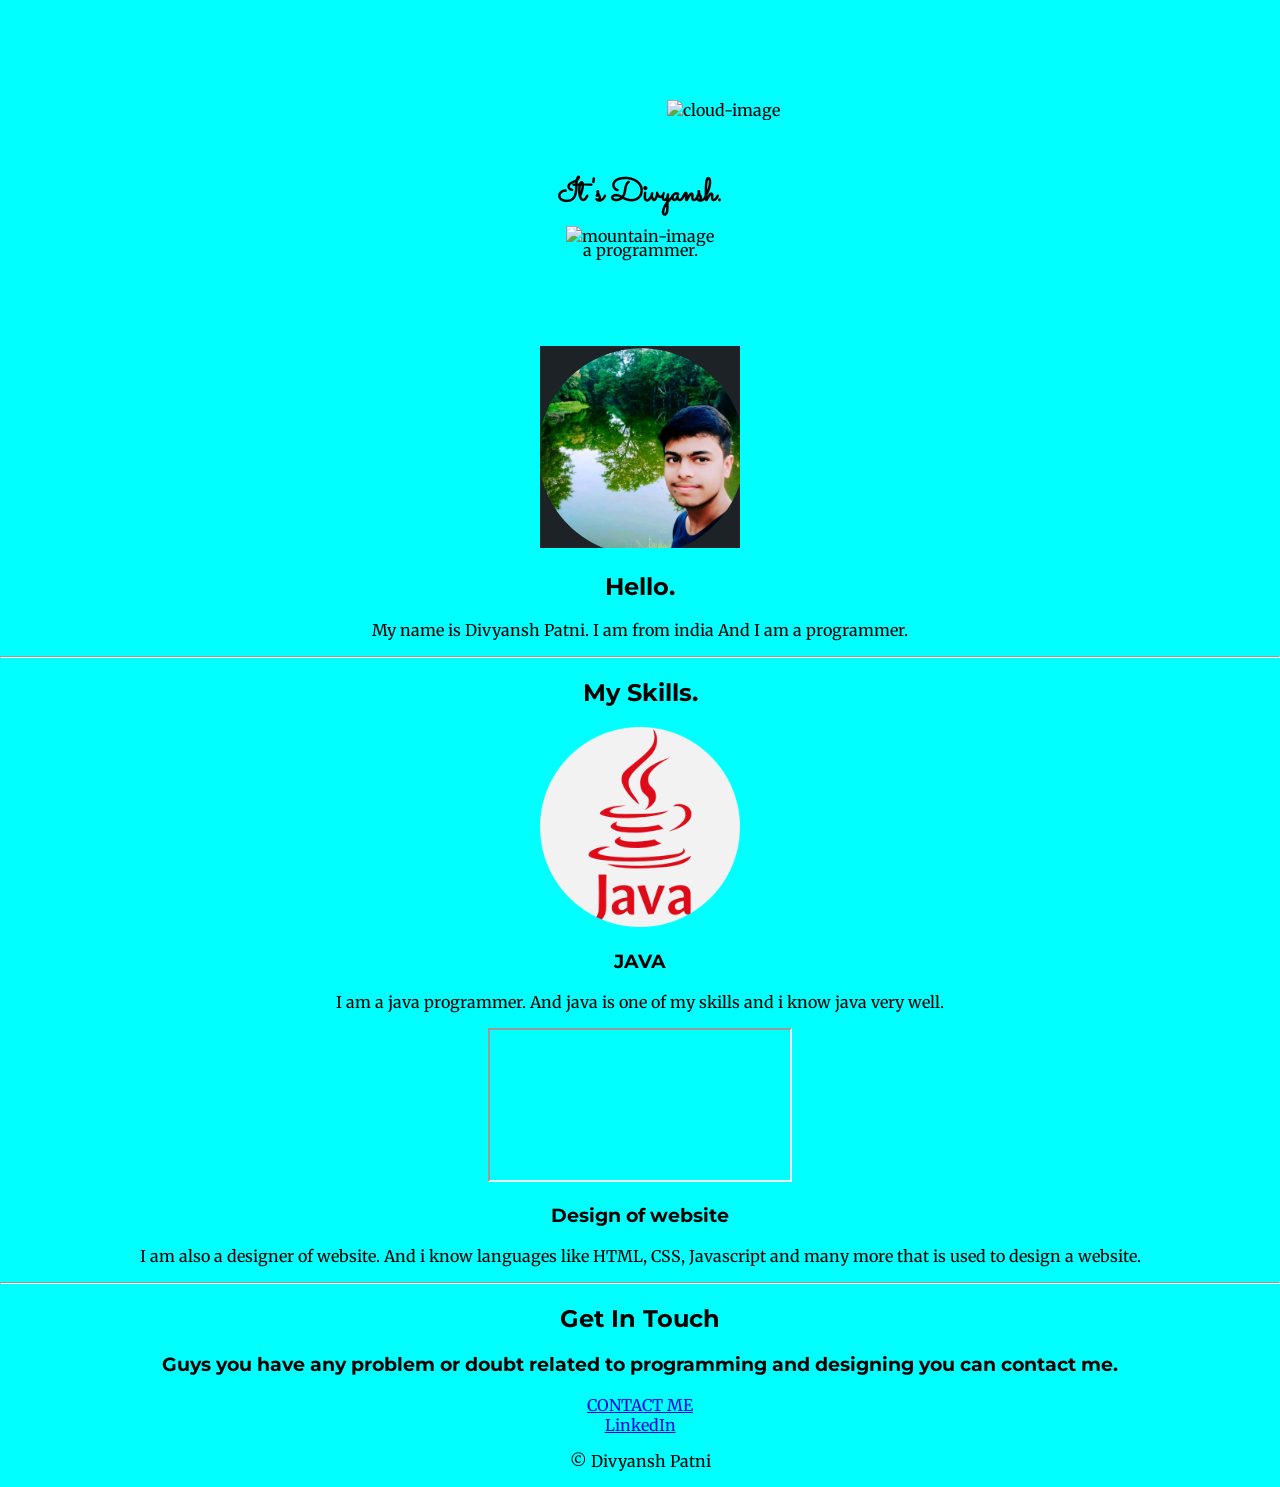
==== index.html @ 5c6210a9 "Add files via upload" ====
<!DOCTYPE html>
<html lang="en">

<head>
  <meta charset="UTF-8">
  <meta http-equiv="X-UA-Compatible" content="IE=edge">
  <meta name="viewport" content="width=device-width, initial-scale=1.0">
  <title>Divyansh Patni</title>
  <link rel="stylesheet" href="Styles.css">
  <link rel="icon" href="favicon.ico?v=2">
  <link rel="preconnect" href="https://fonts.googleapis.com">
  <link rel="preconnect" href="https://fonts.gstatic.com" crossorigin>
  <link
    href="https://fonts.googleapis.com/css2?family=Merriweather:wght@300&family=Montserrat:wght@100;300&family=Sacramento&display=swap"
    rel="stylesheet">
</head>

<body>
  <div class="top-container">
    <img class="top-cloud" src="CSS - My Site Images/cloud.png" alt="cloud-image">
    <h1 class="name">It's Divyansh.</h1>
    <p class="name">a <span class="pro">pro</span>grammer.</p>
    <img class="bottom-cloud" src="CSS - My Site Images/cloud.png" alt="cloud-image">
    <img src="CSS - My Site Images/mountain.png" alt="mountain-image">
  </div>
  <div class="middle-container">
    <div class="profile">
      <img class="myimg" src="My Image.png" alt="Owner Image">
      <h2>Hello.</h2>
      <p>My name is Divyansh Patni. I am from india And I am a programmer.</p>
    </div>
    <hr>
    <div class="skills">
      <h2>My Skills.</h2>
      <div class="skill-row">
        <img class="myimg" src="java.png" alt="Skill Image">
        <h3>JAVA</h3>
        <p>I am a java programmer. And java is one of my skills and i know java very well.</p>
      </div>
      <div class="skill-row">
        <iframe src="https://giphy.com/embed/YQitE4YNQNahy"> </iframe>

        <h3>Design of website</h3>
        <p>
          I am also a designer of website. And i know languages like HTML, CSS, Javascript and many more that is used to
          design a website.
        </p>
      </div>
    </div>
    <hr>
    <div class="contact-me">
      <h2>Get In Touch</h2>
      <h3>Guys you have any problem or doubt related to programming and designing you can contact me.</h3>
      <a href="divyanshpatni24@gmail.com">CONTACT ME</a>
    </div>
  </div>


  <div class="bottom-container">
    <a class="footer-link" href="https://www.linkedin.com/in/divyansh-patni-83a3a1195">LinkedIn</a>
    <p>© Divyansh Patni</p>
  </div>

</body>

</html>
<!-- Flaticon is a good website to find millions of emojis. -->
<!-- Giphy is a good website to find animated emojis. -->
---- Styles.css ----
/*Color Hunt is a good website to find different colors.*/
/*div
{
    background-color: #E4F9f4;
}*/
body
{
    background-color: aqua;
    margin: 0px;
    text-align: center;
    font-family: 'Merriweather',serif;
}
h1
{
    text-align: center;
    font-family: 'Sacramento', cursive;
}
h2
{
    font-family: 'Montserrat', sans-serif;
}
h3
{
    font-family: 'Montserrat', sans-serif;
}
.myimg
{
    width: 200px;
}
.top-container
{
    /*border: solid;
    border-width: 10px;
    padding: 10px;
    width: 200px;
    height: 200px;*/
    position: relative;
    padding: 100px;
}
/*.middle-container
{
    border: solid;
    border-width: 20px;
    background-color: red;
    width: 200px;
    height: 200px;
    margin-left: 230px;
}
.bottom-container
{
    background-color: yellow;
    border: solid;
    border-width: 10px;
    width: 200px;    
    height: 200px;
    margin-left: 460px;
}*/
.name
{
    position: relative;
    top: 50px;  
}
.top-cloud
{
    position: absolute;
    right: 500px;
}
.bottom-cloud
{
    position: absolute;
    bottom: 400px;
}
/*.pro
{
    text-decoration: underline;   
}*/
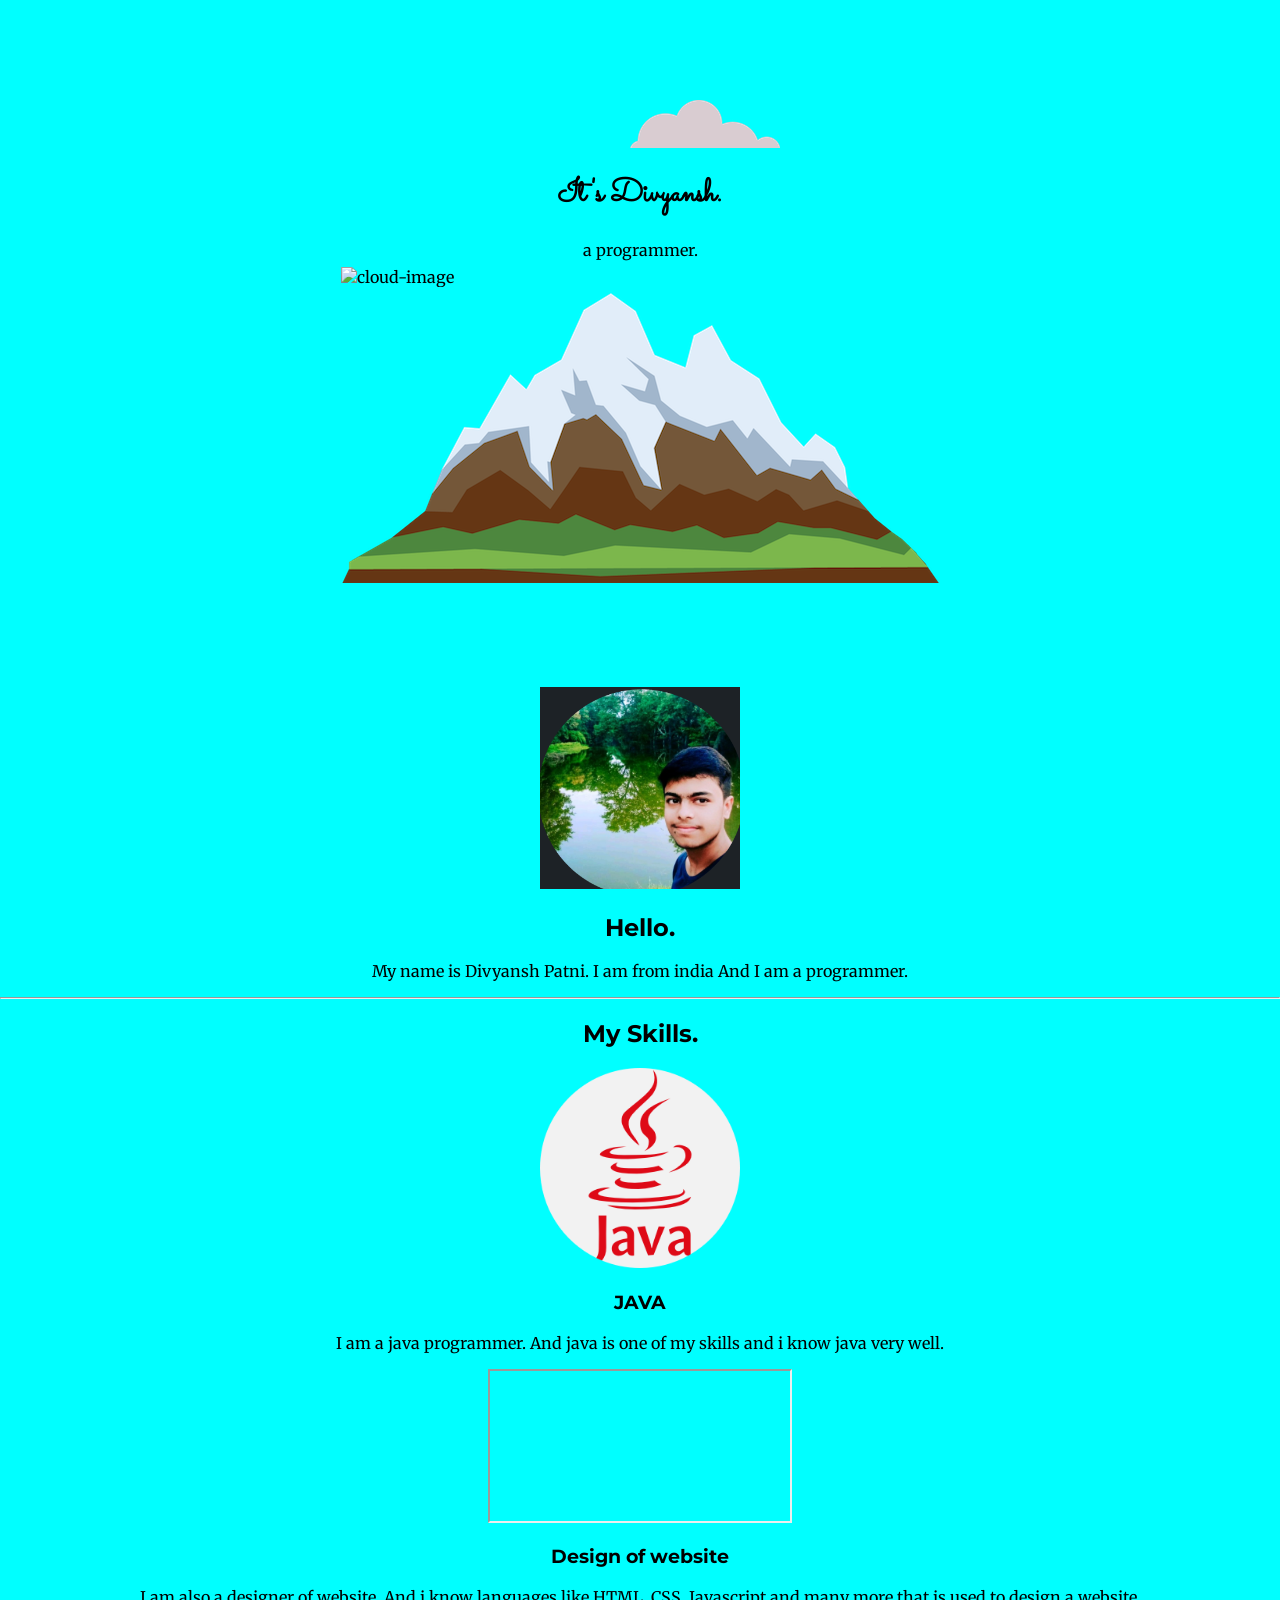
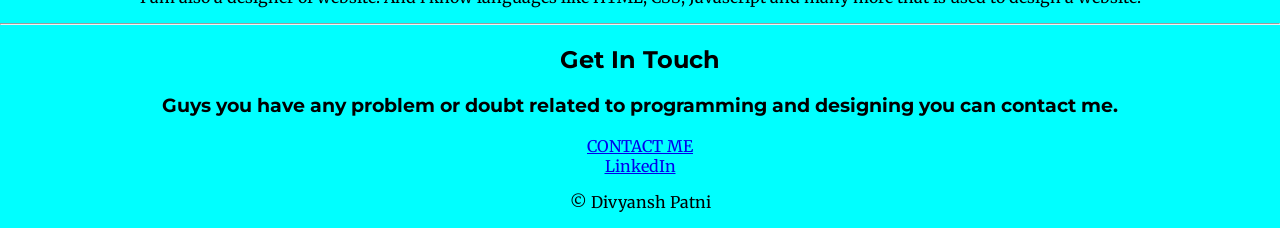
==== commit 4a16719c: "Update index.html" ====
--- a/index.html
+++ b/index.html
@@ -17,11 +17,11 @@
 
 <body>
   <div class="top-container">
-    <img class="top-cloud" src="CSS - My Site Images/cloud.png" alt="cloud-image">
+    <img class="top-cloud" src="cloud.png" alt="cloud-image">
     <h1 class="name">It's Divyansh.</h1>
     <p class="name">a <span class="pro">pro</span>grammer.</p>
     <img class="bottom-cloud" src="CSS - My Site Images/cloud.png" alt="cloud-image">
-    <img src="CSS - My Site Images/mountain.png" alt="mountain-image">
+    <img src="mountain.png" alt="mountain-image">
   </div>
   <div class="middle-container">
     <div class="profile">
@@ -65,4 +65,4 @@
 
 </html>
 <!-- Flaticon is a good website to find millions of emojis. -->
-<!-- Giphy is a good website to find animated emojis. -->+<!-- Giphy is a good website to find animated emojis. -->
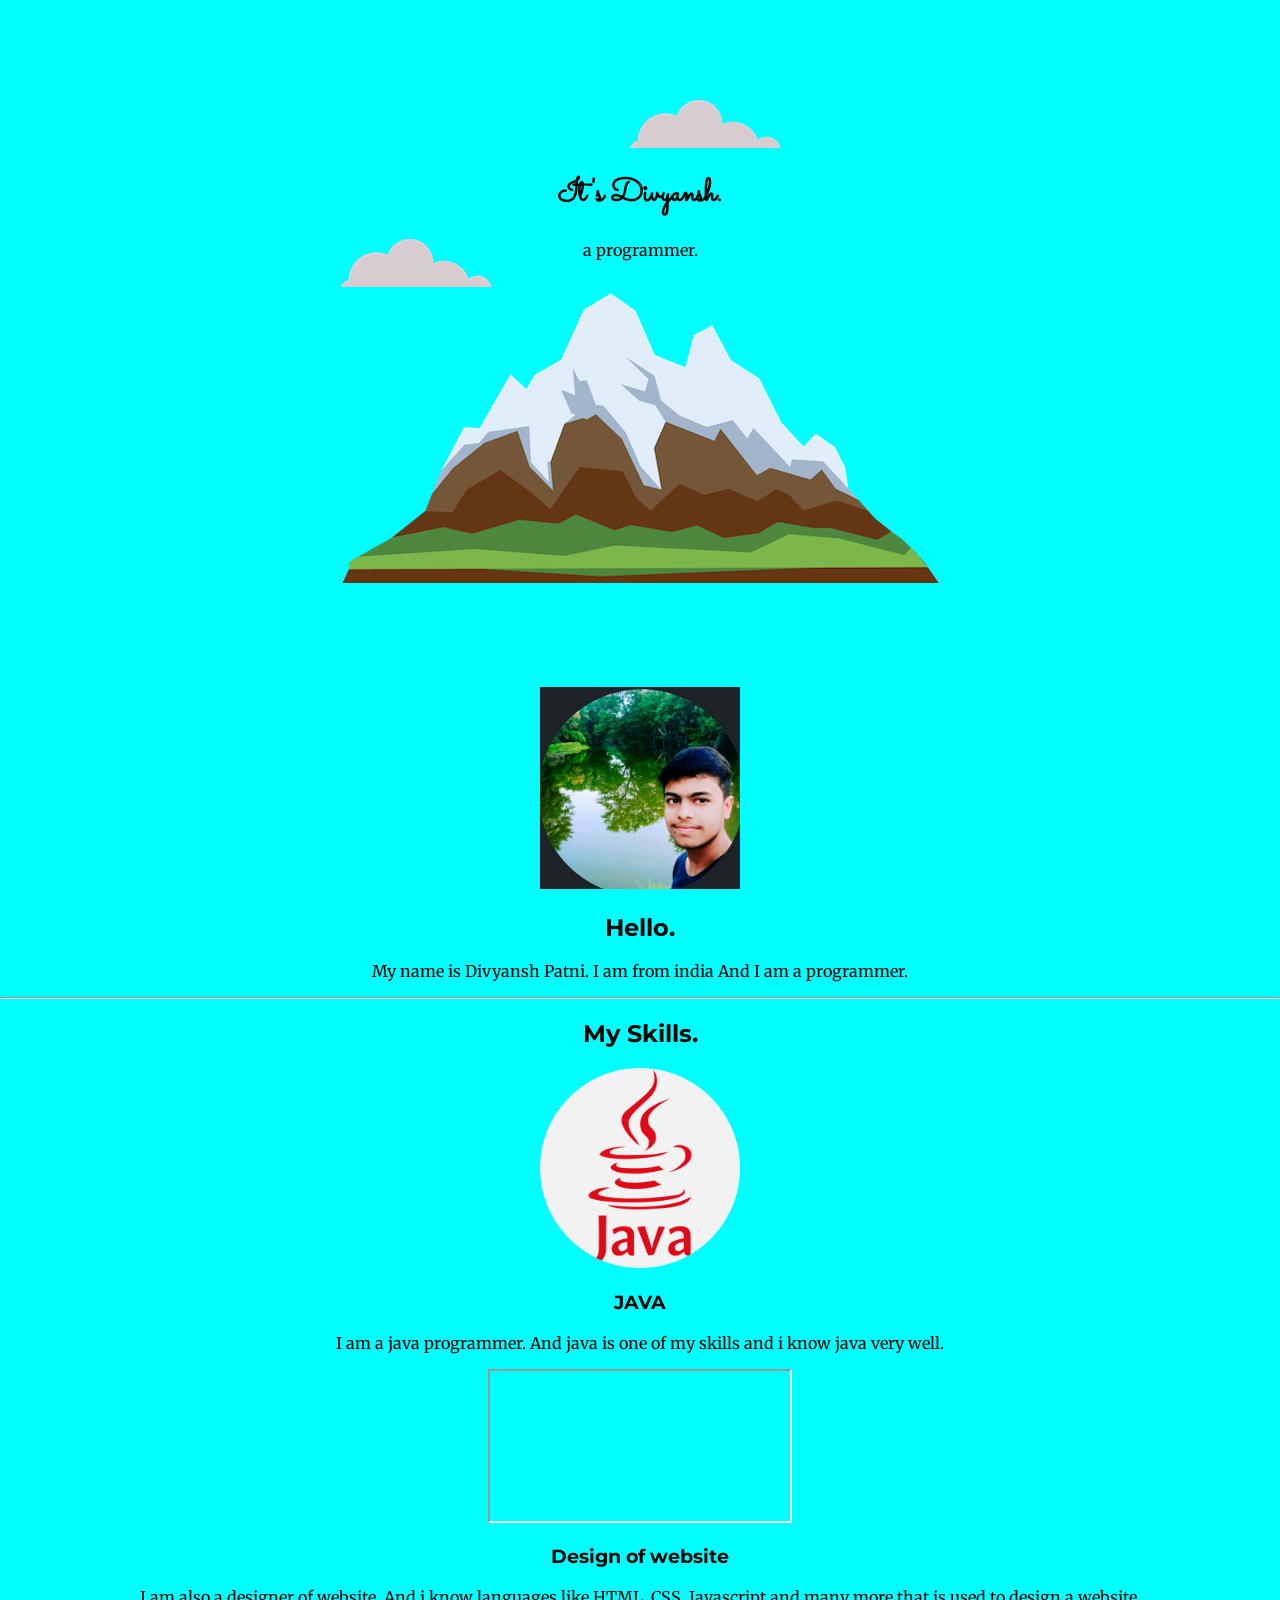
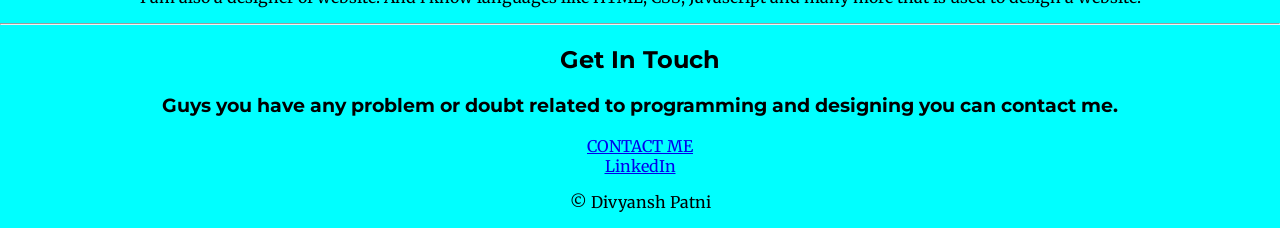
==== commit 394fbf29: "Update index.html" ====
--- a/index.html
+++ b/index.html
@@ -20,7 +20,7 @@
     <img class="top-cloud" src="cloud.png" alt="cloud-image">
     <h1 class="name">It's Divyansh.</h1>
     <p class="name">a <span class="pro">pro</span>grammer.</p>
-    <img class="bottom-cloud" src="CSS - My Site Images/cloud.png" alt="cloud-image">
+    <img class="bottom-cloud" src="cloud.png" alt="cloud-image">
     <img src="mountain.png" alt="mountain-image">
   </div>
   <div class="middle-container">
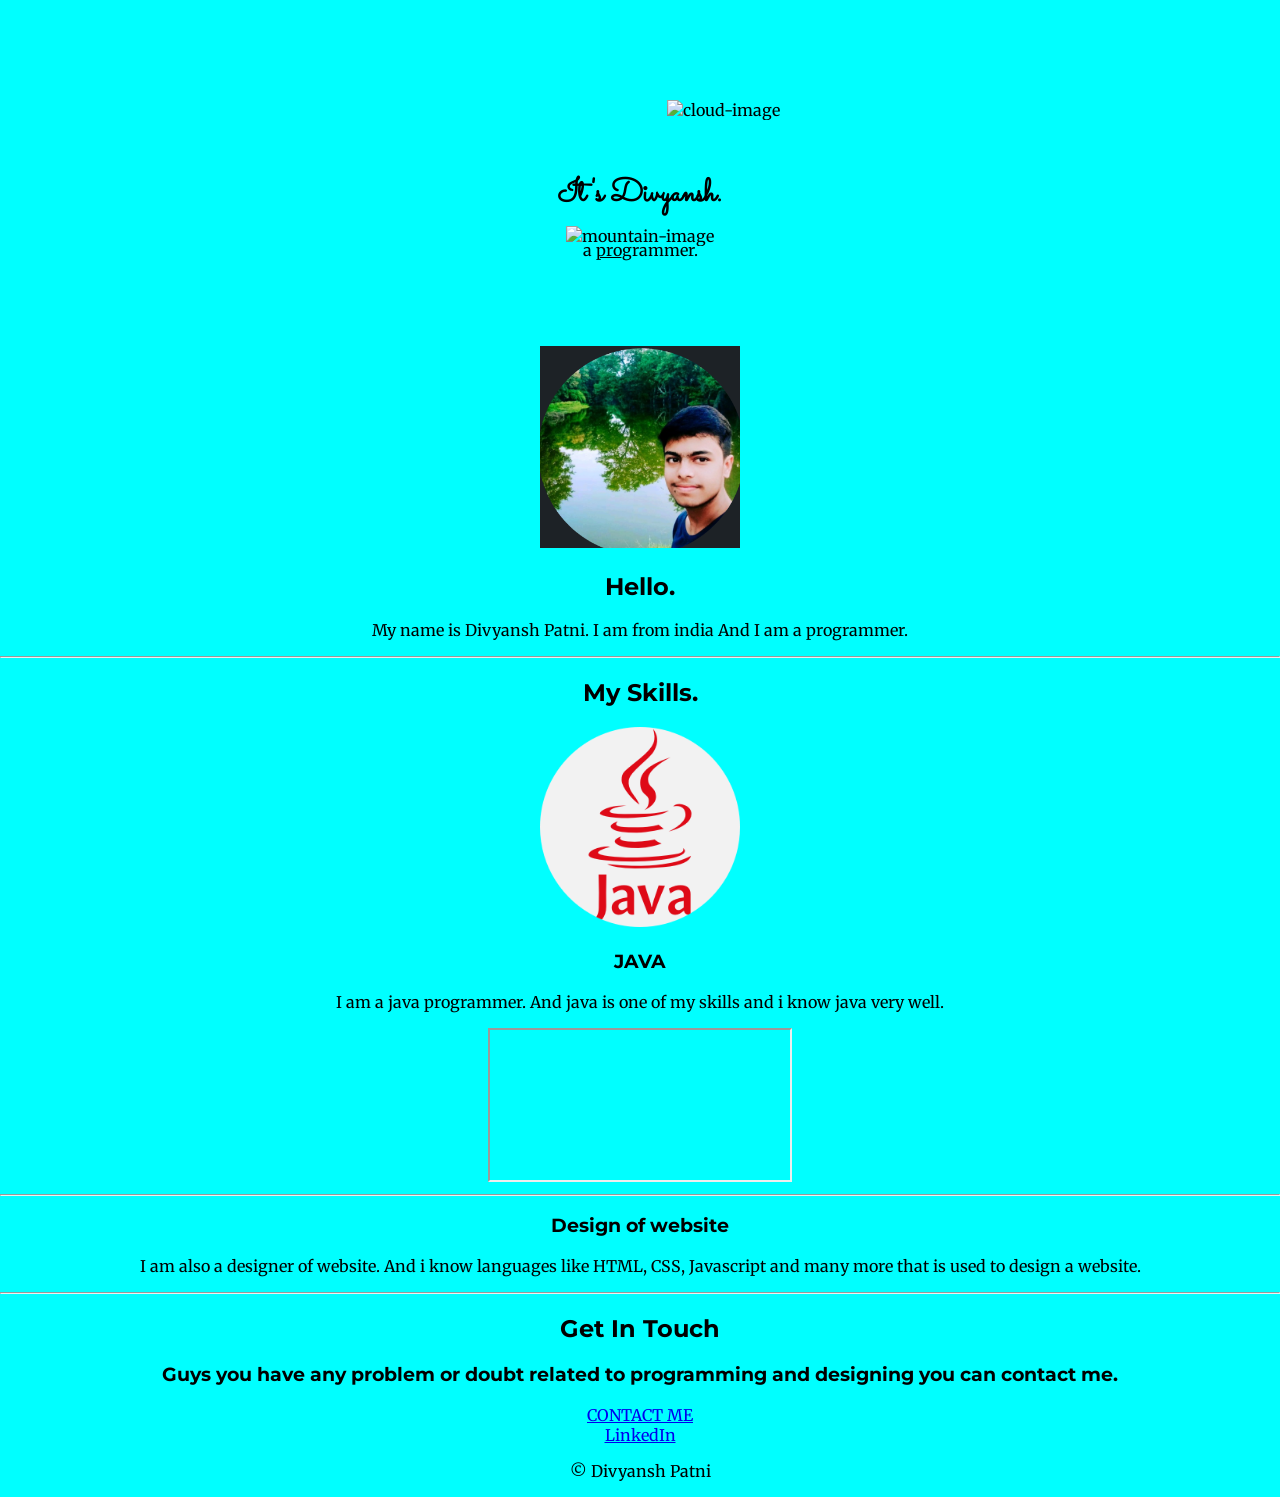
==== commit 20daf2f0: "Update index.html" ====
--- a/index.html
+++ b/index.html
@@ -17,16 +17,16 @@
 
 <body>
   <div class="top-container">
-    <img class="top-cloud" src="cloud.png" alt="cloud-image">
+    <img class="top-cloud" src="CSS - My Site Images/cloud.png" alt="cloud-image">
     <h1 class="name">It's Divyansh.</h1>
-    <p class="name">a <span class="pro">pro</span>grammer.</p>
-    <img class="bottom-cloud" src="cloud.png" alt="cloud-image">
-    <img src="mountain.png" alt="mountain-image">
+    <p class="name">a <u>pro</u>grammer.</p>
+    <img class="bottom-cloud" src="CSS - My Site Images/cloud.png" alt="cloud-image">
+    <img src="CSS - My Site Images/mountain.png" alt="mountain-image">
   </div>
   <div class="middle-container">
     <div class="profile">
       <img class="myimg" src="My Image.png" alt="Owner Image">
-      <h2>Hello.</h2>
+      <h2> Hello.</h2>
       <p>My name is Divyansh Patni. I am from india And I am a programmer.</p>
     </div>
     <hr>
@@ -38,7 +38,7 @@
         <p>I am a java programmer. And java is one of my skills and i know java very well.</p>
       </div>
       <div class="skill-row">
-        <iframe src="https://giphy.com/embed/YQitE4YNQNahy"> </iframe>
+        <iframe src="https://giphy.com/embed/YQitE4YNQNahy"> </iframe><hr>
 
         <h3>Design of website</h3>
         <p>
@@ -49,7 +49,7 @@
     </div>
     <hr>
     <div class="contact-me">
-      <h2>Get In Touch</h2>
+      <h2 clas>Get In Touch</h2>
       <h3>Guys you have any problem or doubt related to programming and designing you can contact me.</h3>
       <a href="divyanshpatni24@gmail.com">CONTACT ME</a>
     </div>
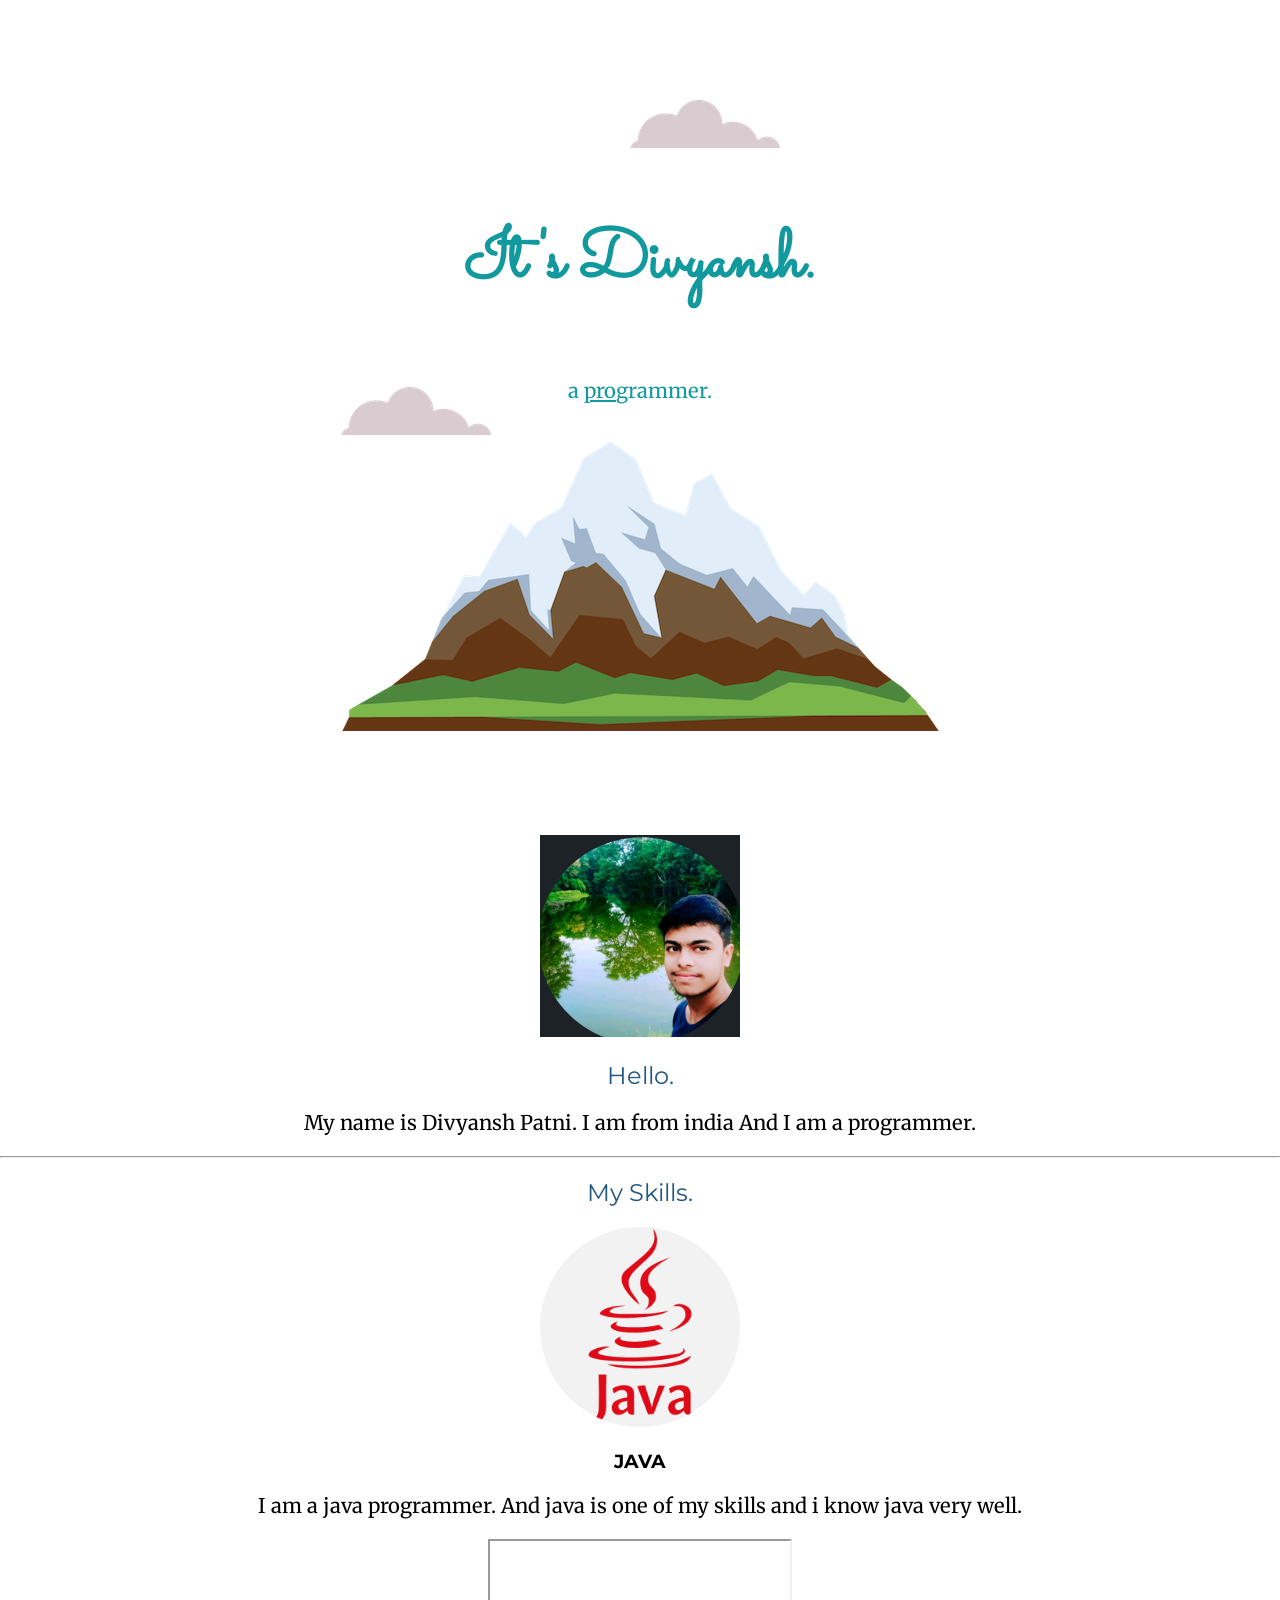
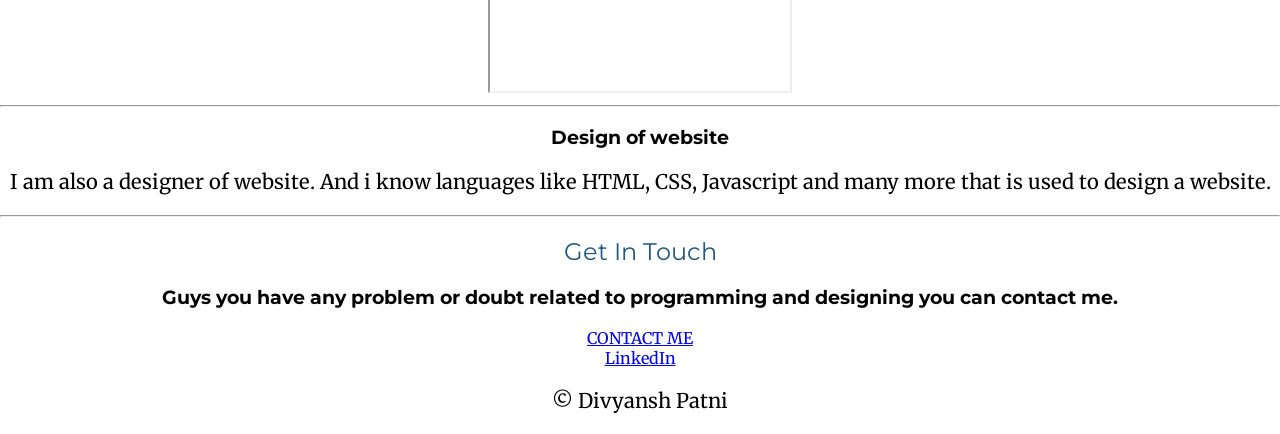
==== commit 6c57157e: "Update index.html" ====
--- a/index.html
+++ b/index.html
@@ -17,11 +17,11 @@
 
 <body>
   <div class="top-container">
-    <img class="top-cloud" src="CSS - My Site Images/cloud.png" alt="cloud-image">
+    <img class="top-cloud" src="cloud.png" alt="cloud-image">
     <h1 class="name">It's Divyansh.</h1>
     <p class="name">a <u>pro</u>grammer.</p>
-    <img class="bottom-cloud" src="CSS - My Site Images/cloud.png" alt="cloud-image">
-    <img src="CSS - My Site Images/mountain.png" alt="mountain-image">
+    <img class="bottom-cloud" src="cloud.png" alt="cloud-image">
+    <img src="mountain.png" alt="mountain-image">
   </div>
   <div class="middle-container">
     <div class="profile">
--- a/Styles.css
+++ b/Styles.css
@@ -5,23 +5,33 @@
 }*/
 body
 {
-    background-color: aqua;
+    margin: 50px auto 0 auto;
     margin: 0px;
     text-align: center;
     font-family: 'Merriweather',serif;
 }
 h1
 {
+    color:  #66BFBF;
     text-align: center;
+    font-size: 4.262rem;
+    line-height: 2;
     font-family: 'Sacramento', cursive;
 }
 h2
 {
+    color: #22577E;
+    font-weight: normal;
     font-family: 'Montserrat', sans-serif;
 }
 h3
+{   
+    font-family: 'Montserrat', sans-serif;
+}
+p
 {
-    font-family: 'Montserrat', sans-serif;
+    text-align: bold;
+    font-size: 1.262rem;
 }
 .myimg
 {
@@ -37,6 +47,17 @@
     position: relative;
     padding: 100px;
 }
+.only
+{
+    color: black;
+}
+/*.profile
+{
+    width: 50%;
+    margin: 100px auto 100px auto;
+    text-align: left;
+    line-height: 2;
+}*/
 /*.middle-container
 {
     border: solid;
@@ -57,6 +78,7 @@
 }*/
 .name
 {
+    color: #11999E;
     position: relative;
     top: 50px;  
 }
@@ -73,4 +95,4 @@
 /*.pro
 {
     text-decoration: underline;   
-}*/+}*/
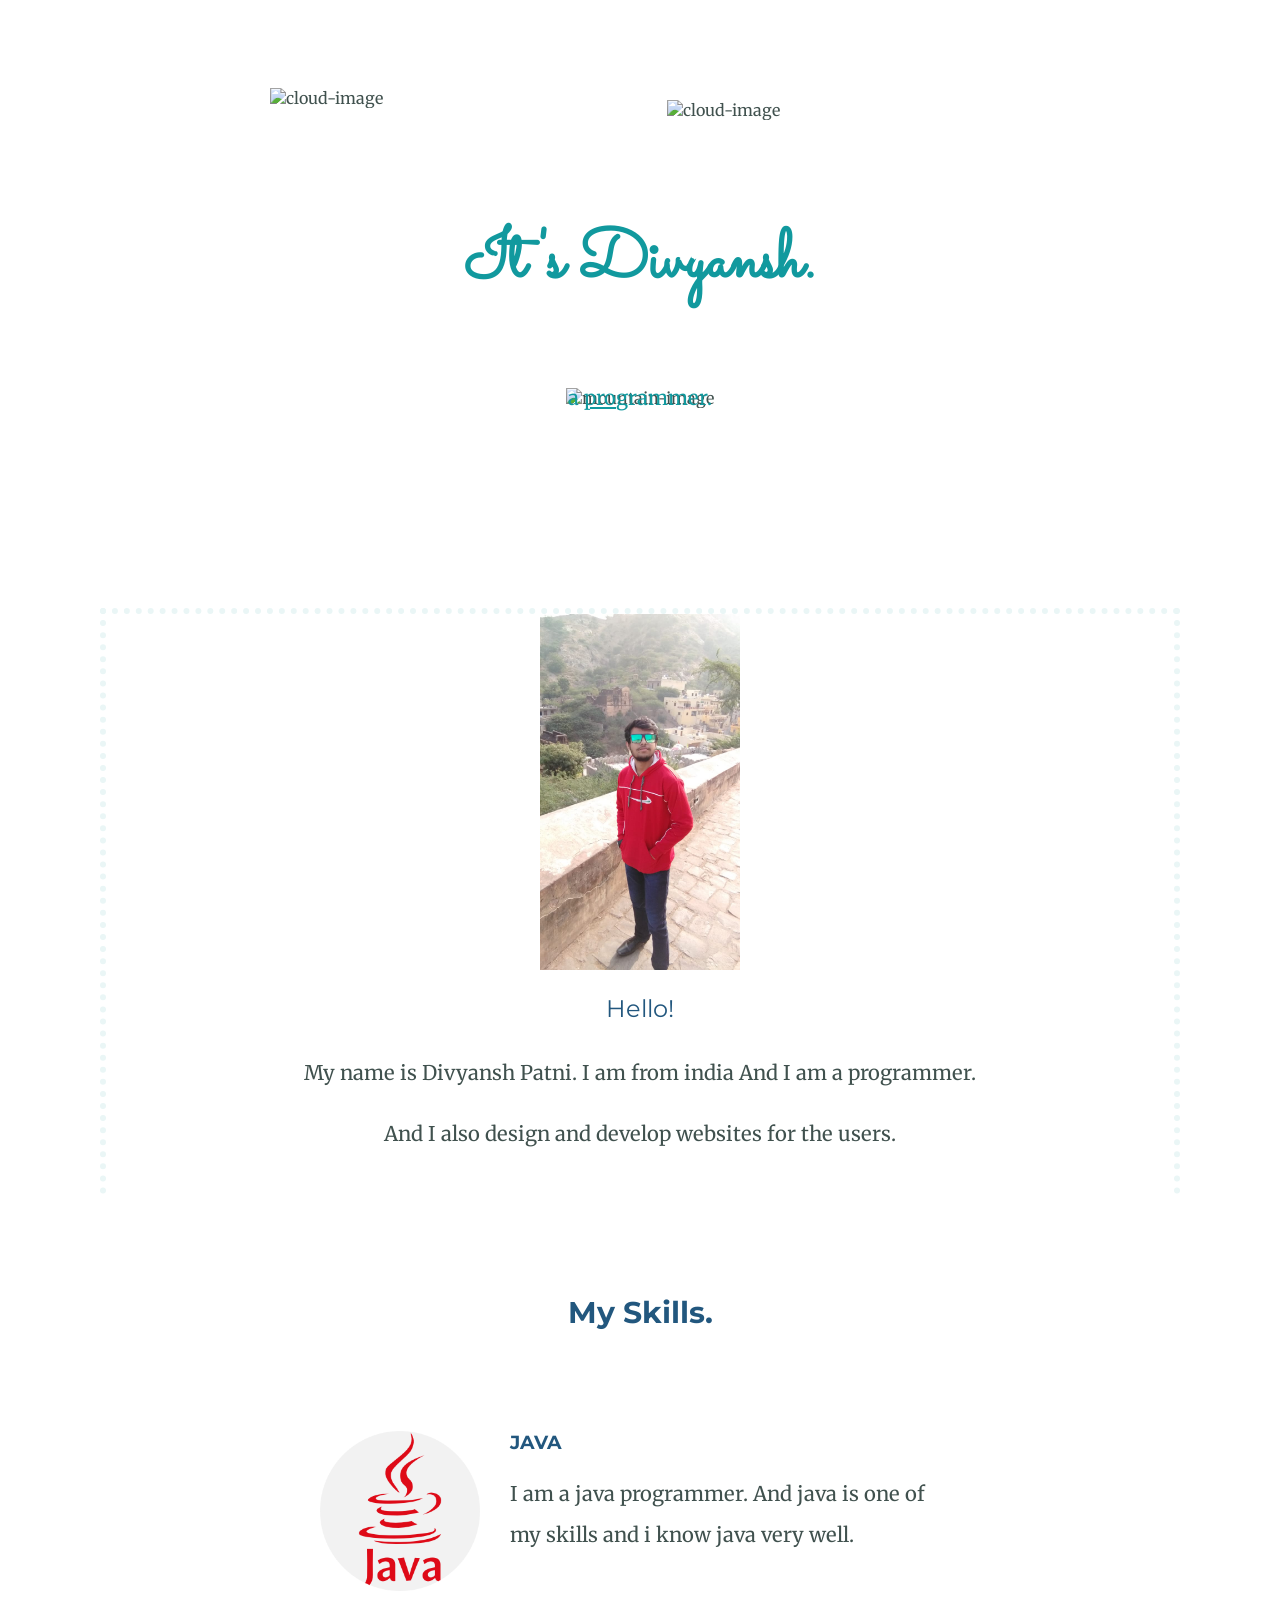
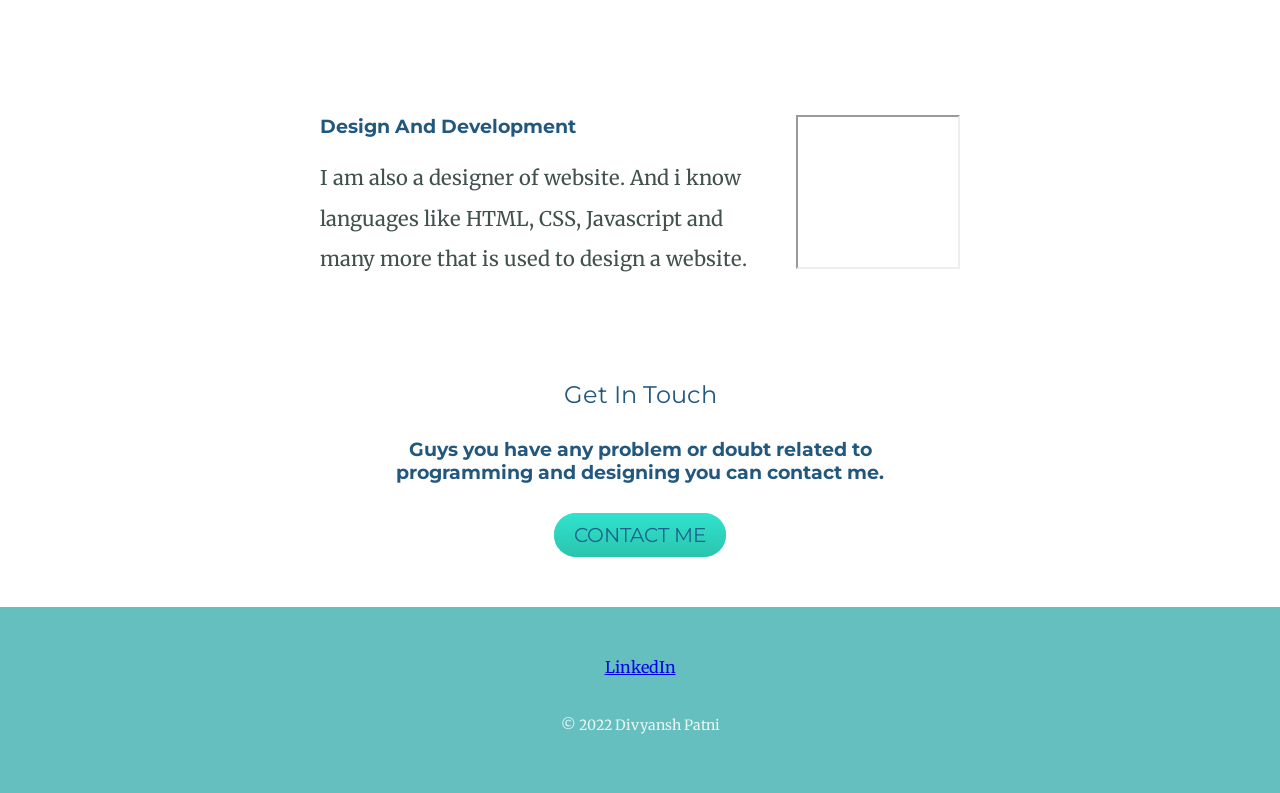
==== commit f74c57bf: "Update index.html" ====
--- a/index.html
+++ b/index.html
@@ -4,6 +4,7 @@
 <head>
   <meta charset="UTF-8">
   <meta http-equiv="X-UA-Compatible" content="IE=edge">
+  <meta name="viewport" content="width=device-width, initial-scale=1.0">
   <meta name="viewport" content="width=device-width, initial-scale=1.0">
   <title>Divyansh Patni</title>
   <link rel="stylesheet" href="Styles.css">
@@ -17,48 +18,48 @@
 
 <body>
   <div class="top-container">
-    <img class="top-cloud" src="cloud.png" alt="cloud-image">
+    <img class="top-cloud" src="CSS - My Site Images/cloud.png" alt="cloud-image">
     <h1 class="name">It's Divyansh.</h1>
     <p class="name">a <u>pro</u>grammer.</p>
-    <img class="bottom-cloud" src="cloud.png" alt="cloud-image">
-    <img src="mountain.png" alt="mountain-image">
+    <img class="bottom-cloud" src="CSS - My Site Images/cloud.png" alt="cloud-image">
+    <img src="CSS - My Site Images/mountain.png" alt="mountain-image">
   </div>
   <div class="middle-container">
     <div class="profile">
-      <img class="myimg" src="My Image.png" alt="Owner Image">
-      <h2> Hello.</h2>
+      <img class="myimg" src="My Photo..jpeg" alt="Owner Image">
+      <h2>Hello!</h2>
       <p>My name is Divyansh Patni. I am from india And I am a programmer.</p>
+      <p>And I also design and develop websites for the users.</p><br>
     </div>
-    <hr>
+    
     <div class="skills">
-      <h2>My Skills.</h2>
+      <h3 class="h33">My Skills.</h3>
       <div class="skill-row">
-        <img class="myimg" src="java.png" alt="Skill Image">
+        <img class="javaimg" src="java.png" alt="Skill Image">
         <h3>JAVA</h3>
-        <p>I am a java programmer. And java is one of my skills and i know java very well.</p>
+        <p>I am a java programmer. And java is one of my skills and i know java very well.</p><br><br>
       </div>
       <div class="skill-row">
-        <iframe src="https://giphy.com/embed/YQitE4YNQNahy"> </iframe><hr>
+        <iframe class="giphy" src="https://giphy.com/embed/YQitE4YNQNahy"> </iframe>
 
-        <h3>Design of website</h3>
+        <h3>Design And Development</h3>
         <p>
           I am also a designer of website. And i know languages like HTML, CSS, Javascript and many more that is used to
           design a website.
         </p>
       </div>
     </div>
-    <hr>
     <div class="contact-me">
       <h2 clas>Get In Touch</h2>
-      <h3>Guys you have any problem or doubt related to programming and designing you can contact me.</h3>
-      <a href="divyanshpatni24@gmail.com">CONTACT ME</a>
+      <h3>Guys you have any problem or doubt related to programming and designing you can contact me.</h3><br>
+      <a class="btn" href="mailto: divyanshpatni24@gmail.com">CONTACT ME</a>
     </div>
   </div>
 
 
   <div class="bottom-container">
     <a class="footer-link" href="https://www.linkedin.com/in/divyansh-patni-83a3a1195">LinkedIn</a>
-    <p>© Divyansh Patni</p>
+    <p class="copywrite">© 2022 Divyansh Patni</p>
   </div>
 
 </body>
--- a/Styles.css
+++ b/Styles.css
@@ -5,6 +5,7 @@
 }*/
 body
 {
+    color: #40514E;
     margin: 50px auto 0 auto;
     margin: 0px;
     text-align: center;
@@ -18,24 +19,44 @@
     line-height: 2;
     font-family: 'Sacramento', cursive;
 }
+.h33
+{
+    font-size: 30px;
+}
 h2
 {
     color: #22577E;
     font-weight: normal;
     font-family: 'Montserrat', sans-serif;
+    padding-bottom: 10px;
 }
 h3
 {   
     font-family: 'Montserrat', sans-serif;
+    color: #22577E;
 }
 p
 {
     text-align: bold;
     font-size: 1.262rem;
+    line-height: 2;
+}
+.javaimg
+{
+    width: 25%;
+    float: left;
+    margin-right: 30px;
 }
 .myimg
 {
     width: 200px;
+    background-color: white;
+}
+.giphy
+{
+    width: 25%;
+    float: right;
+    margin-left: 30px;
 }
 .top-container
 {
@@ -51,13 +72,12 @@
 {
     color: black;
 }
-/*.profile
+.skill-row
 {
     width: 50%;
     margin: 100px auto 100px auto;
     text-align: left;
-    line-height: 2;
-}*/
+}
 /*.middle-container
 {
     border: solid;
@@ -66,16 +86,18 @@
     width: 200px;
     height: 200px;
     margin-left: 230px;
-}
+}**/
 .bottom-container
 {
-    background-color: yellow;
-    border: solid;
-    border-width: 10px;
-    width: 200px;    
-    height: 200px;
-    margin-left: 460px;
-}*/
+    background-color: #66BFBF;
+    padding: 50px 0 20px;
+}
+.profile
+{
+    margin: 100px;
+    border: dotted #EAF6F6 6px;
+    border-bottom: none;
+}
 .name
 {
     color: #11999E;
@@ -91,8 +113,54 @@
 {
     position: absolute;
     bottom: 400px;
+    left: 270px;
+}
+.hr
+{
+    border: dotted #EAF6F6 6px;
+}
+.contact-me
+{
+    width: 40%;
+    margin: 40px auto 60px;
+}
+a:hover
+{
+    color: #EAF6F6;
+}
+.copywrite
+{
+    color: #EAF6F6;
+    font-size: 0.88rem;
+    padding: 20px 0;
 }
 /*.pro
 {
     text-decoration: underline;   
 }*/
+.btn {
+    background: #30e3ce;
+    background-image: -webkit-linear-gradient(top, #30e3ce, #2bc4ad);
+    background-image: -moz-linear-gradient(top, #30e3ce, #2bc4ad);
+    background-image: -ms-linear-gradient(top, #30e3ce, #2bc4ad);
+    background-image: -o-linear-gradient(top, #30e3ce, #2bc4ad);
+    background-image: linear-gradient(to bottom, #30e3ce, #2bc4ad);
+    -webkit-border-radius: 28;
+    -moz-border-radius: 28;
+    border-radius: 28px;
+    font-family: 'Montserrat', sans-serif;
+    color: #1f628d;
+    font-size: 20px;
+    padding: 10px 20px 10px 20px;
+    text-decoration: none;
+  }
+  
+  .btn:hover {
+    background: #3cb0fd;
+    background-image: -webkit-linear-gradient(top, #3cb0fd, #3498db);
+    background-image: -moz-linear-gradient(top, #3cb0fd, #3498db);
+    background-image: -ms-linear-gradient(top, #3cb0fd, #3498db);
+    background-image: -o-linear-gradient(top, #3cb0fd, #3498db);
+    background-image: linear-gradient(to bottom, #3cb0fd, #3498db);
+    text-decoration: none;
+  }
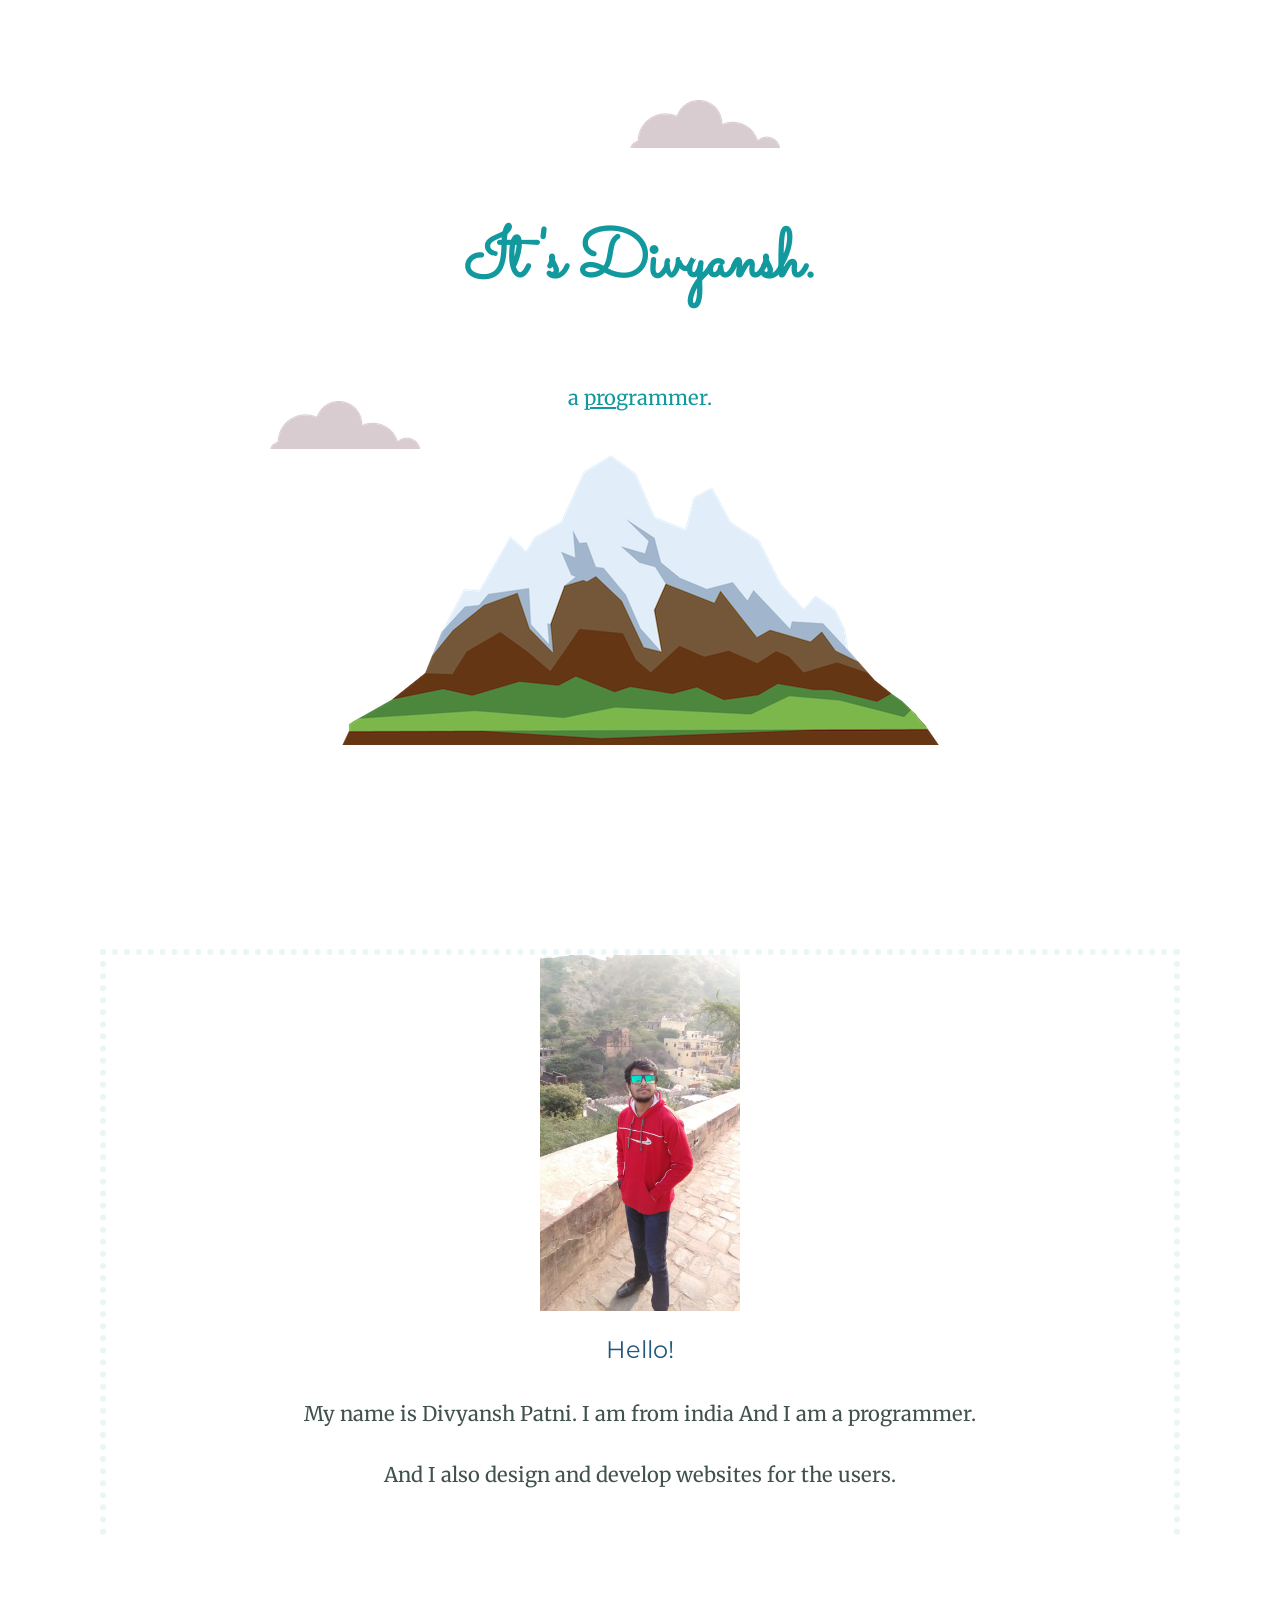
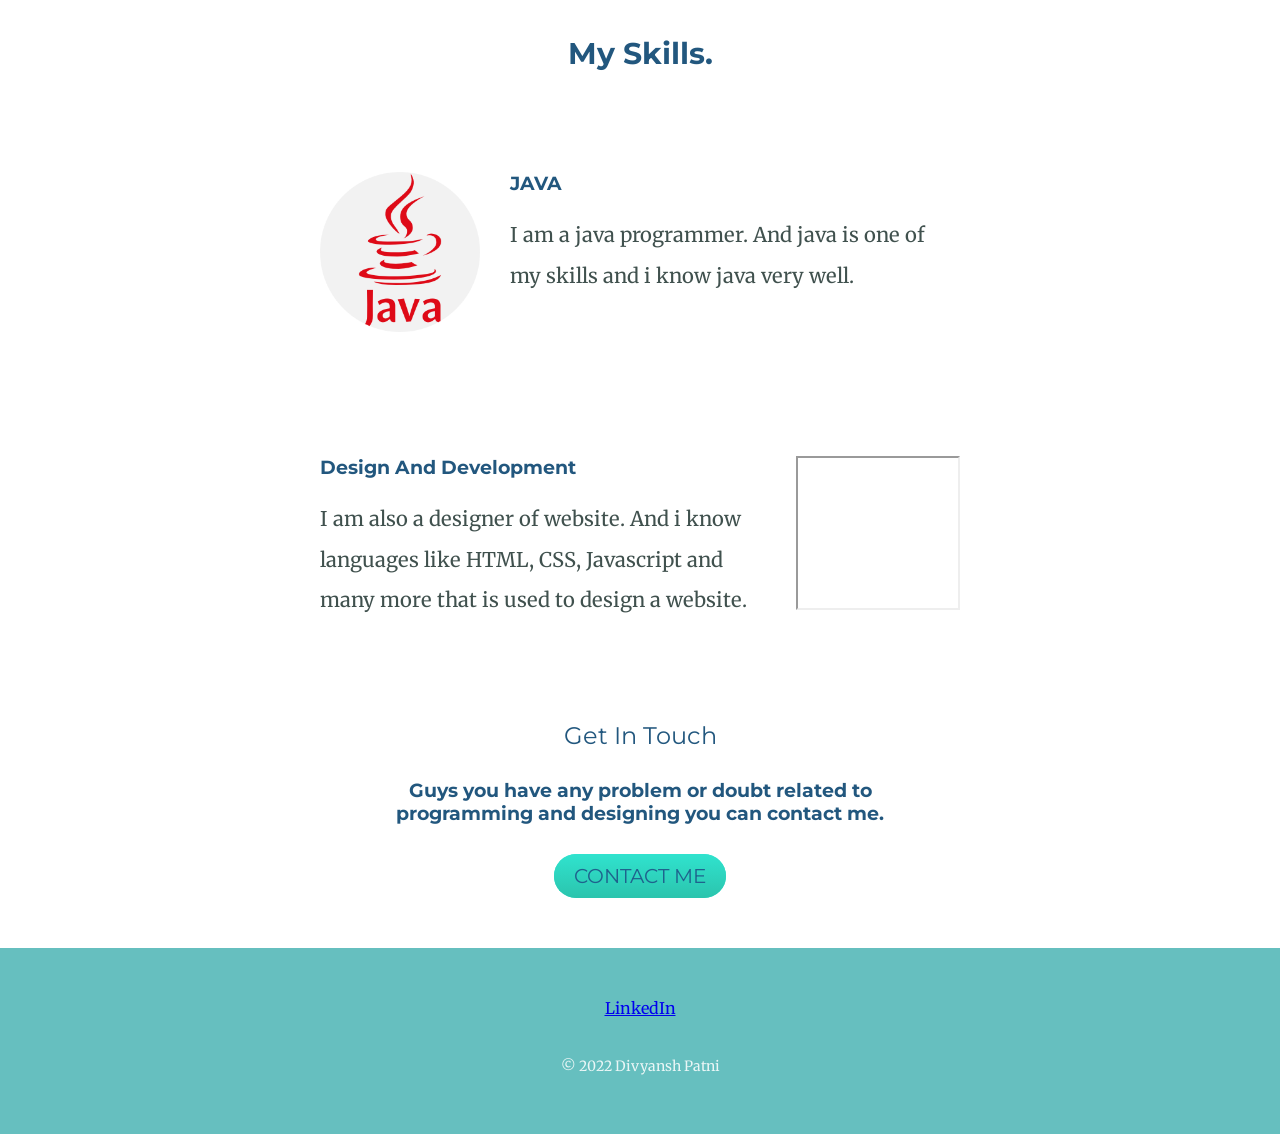
==== commit e90a0538: "Update index.html" ====
--- a/index.html
+++ b/index.html
@@ -18,11 +18,11 @@
 
 <body>
   <div class="top-container">
-    <img class="top-cloud" src="CSS - My Site Images/cloud.png" alt="cloud-image">
+    <img class="top-cloud" src="cloud.png" alt="cloud-image">
     <h1 class="name">It's Divyansh.</h1>
     <p class="name">a <u>pro</u>grammer.</p>
-    <img class="bottom-cloud" src="CSS - My Site Images/cloud.png" alt="cloud-image">
-    <img src="CSS - My Site Images/mountain.png" alt="mountain-image">
+    <img class="bottom-cloud" src="cloud.png" alt="cloud-image">
+    <img src="mountain.png" alt="mountain-image">
   </div>
   <div class="middle-container">
     <div class="profile">
